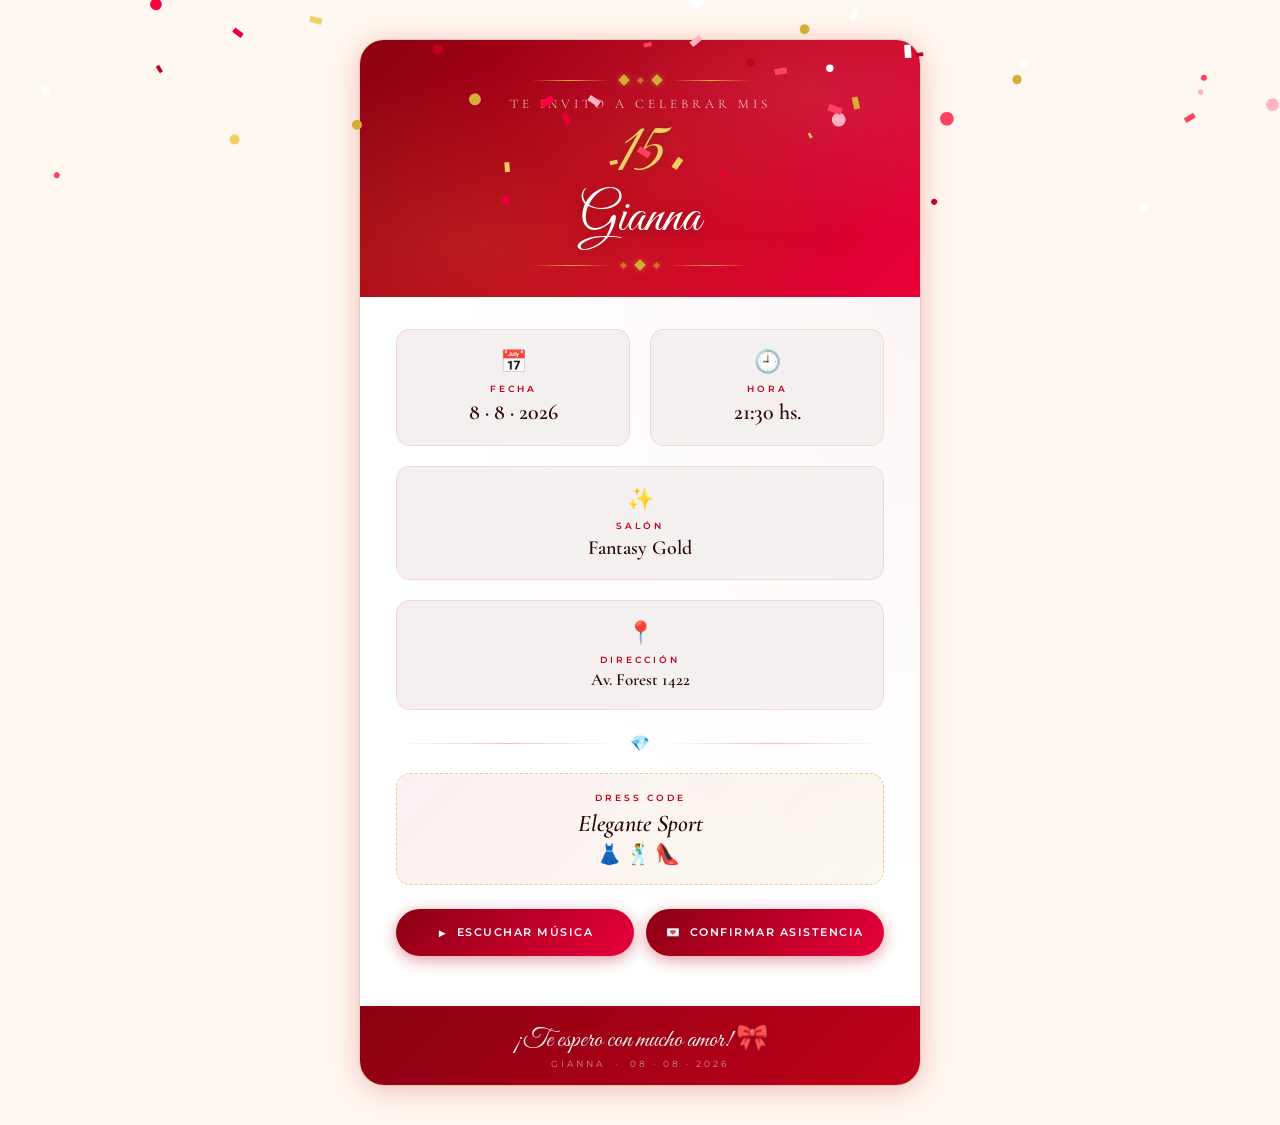
==== index.html @ 785ff6cc "Add files via upload" ====
<!DOCTYPE html>
<html lang="es">
<head>
  <meta charset="UTF-8" />
  <meta name="viewport" content="width=device-width, initial-scale=1.0" />
  <title>15 años de Gianna 🎉</title>
  <link rel="stylesheet" href="css/styles.css" />
 
  
  <audio id="bg-music" loop preload="auto" controlsList="nodownload">
    <source src="mp3/cancion.mp3" type="audio/mpeg" />
  </audio>
</head>
 
<body>
 
  <!-- Confetti canvas (se detiene solo) -->
  <canvas id="confetti-canvas"></canvas>
 
  <!-- Globos rojos flotando -->
  <div class="balloons-container"></div>
 
  <!-- ── TARJETA ─────────────────────────────────────────── -->
  <div class="card-wrapper">
    <div class="card">
 
      <!-- BANNER SUPERIOR -->
      <div class="card-banner">
 
        <!-- Adorno dorado -->
        <div class="banner-ornament">
          <span class="ornament-line"></span>
          <span class="ornament-diamond"></span>
          <span class="ornament-diamond" style="width:5px;height:5px;opacity:.6;"></span>
          <span class="ornament-diamond"></span>
          <span class="ornament-line"></span>
        </div>
 
        <p class="banner-pre">Te invito a celebrar mis</p>
        <div class="banner-fifteen">15</div>
        <div class="banner-name">Gianna</div>
 
        <!-- Adorno dorado inferior -->
        <div class="banner-ornament" style="margin-top:14px;margin-bottom:0;">
          <span class="ornament-line"></span>
          <span class="ornament-diamond" style="width:5px;height:5px;opacity:.6;"></span>
          <span class="ornament-diamond"></span>
          <span class="ornament-diamond" style="width:5px;height:5px;opacity:.6;"></span>
          <span class="ornament-line"></span>
        </div>
      </div>
      <!-- /BANNER -->
 
      <!-- CUERPO -->
      <div class="card-body">
 
        <!-- Grilla de datos del evento -->
        <div class="info-grid">
 
          <!-- Fecha -->
          <div class="info-block" style="--delay:0.7s">
            <span class="info-icon">📅</span>
            <span class="info-label">Fecha</span>
            <span class="info-value large">8 · 8 · 2026</span>
          </div>
 
          <!-- Hora -->
          <div class="info-block" style="--delay:0.8s">
            <span class="info-icon">🕘</span>
            <span class="info-label">Hora</span>
            <span class="info-value large">21:30 hs.</span>
          </div>
 
          <!-- Salón -->
          <div class="info-block full" style="--delay:0.9s">
            <span class="info-icon">✨</span>
            <span class="info-label">Salón</span>
            <span class="info-value" style="font-size:20px;">Fantasy Gold</span>
          </div>
 
          <!-- Dirección -->
          <div class="info-block full" style="--delay:1.0s">
            <span class="info-icon">📍</span>
            <span class="info-label">Dirección</span>
            <span class="info-value">Av. Forest 1422</span>
          </div>
 
        </div>
        <!-- /info-grid -->
 
        <!-- Separador -->
        <div class="divider">
          <span class="divider-line"></span>
          <span class="divider-icon">💎</span>
          <span class="divider-line"></span>
        </div>
 
        <!-- Dress Code -->
        <div class="dress-code-block">
          <p class="dress-code-title">Dress Code</p>
          <p class="dress-code-value">Elegante Sport</p>
          <div class="dress-code-icons">👗🕺👠</div>
        </div>
 
        <!-- Botones -->
        <div class="buttons-row">
 
          <!-- Música -->
          <button id="btn-music" class="btn btn-music" type="button">
            <span class="btn-icon">▶</span>
            <span class="btn-label">Escuchar música</span>
          </button>
 
          <!-- Confirmación de asistencia (Google Form) -->
          <a
            href="asistencia.html"
            target="_blank"
            rel="noopener noreferrer"
            class="btn btn-music"
          
            <span class="btn-icon">💌</span>
            <span class="btn-label">Confirmar asistencia</span>
          </a>
           
        </div>
 
        <!-- Indicador de música reproduciéndose -->
        <div class="music-indicator">
          <div class="music-bars">
            <div class="music-bar"></div>
            <div class="music-bar"></div>
            <div class="music-bar"></div>
            <div class="music-bar"></div>
          </div>
          <span>Sonando ♪</span>
        </div>
 
      </div>
      <!-- /card-body -->
 
      <!-- PIE -->
      <div class="card-footer">
        <p class="footer-text">¡Te espero con mucho amor! 🎀</p>
        <p class="footer-sub">Gianna &nbsp;·&nbsp; 08 · 08 · 2026</p>
      </div>
 
    </div>
  </div>
  <!-- /card-wrapper -->
 
  <script src="js/scripts.js"></script>
</body>
</html>
---- css/styles.css ----
/* ===== GOOGLE FONTS ===== */
@import url('https://fonts.googleapis.com/css2?family=Great+Vibes&family=Cormorant+Garamond:ital,wght@0,300;0,400;0,600;1,300;1,400&family=Montserrat:wght@300;400;500;600&display=swap');
 
/* ===== CSS VARIABLES ===== */
:root {
  --rojo:        #C0001C;
  --rojo-oscuro: #8B0012;
  --rojo-claro:  #E8003A;
  --dorado:      #D4AF37;
  --dorado-claro:#F0D060;
  --crema:       #FFF8F0;
  --blanco:      #FFFFFF;
  --gris-suave:  #F5F0F0;
  --texto-oscuro:#2A0A0A;
  --sombra:      rgba(192, 0, 28, 0.25);
}
 
/* ===== RESET & BASE ===== */
*, *::before, *::after {
  box-sizing: border-box;
  margin: 0;
  padding: 0;
}
 
html, body {
  width: 100%;
  min-height: 100%;
  overflow-x: hidden;
}
 
body {
  background: var(--crema);
  font-family: 'Montserrat', sans-serif;
  color: var(--texto-oscuro);
  position: relative;
}
 
/* ===== CONFETTI CANVAS ===== */
#confetti-canvas {
  position: fixed;
  top: 0; left: 0;
  width: 100%; height: 100%;
  pointer-events: none;
  z-index: 9999;
}
 
/* ===== BALLOONS ===== */
.balloons-container {
  position: fixed;
  top: 0; left: 0;
  width: 100%; height: 100%;
  pointer-events: none;
  z-index: 10;
  overflow: hidden;
}
 
.balloon {
  position: absolute;
  bottom: -180px;
  width: 60px;
  height: 75px;
  border-radius: 50% 50% 50% 50% / 55% 55% 45% 45%;
  animation: floatUp linear infinite;
  opacity: 0.88;
}
 
.balloon::after {
  content: '';
  position: absolute;
  bottom: -22px;
  left: 50%;
  transform: translateX(-50%);
  width: 1.5px;
  height: 22px;
  background: rgba(0,0,0,0.3);
}
 
.balloon::before {
  content: '';
  position: absolute;
  bottom: -2px;
  left: 50%;
  transform: translateX(-50%);
  width: 8px;
  height: 8px;
  background: inherit;
  filter: brightness(0.7);
  border-radius: 50% 50% 50% 50% / 60% 60% 40% 40%;
}
 
/* Colores de globos metalizados rojos con degradado */
.balloon.b1 { background: radial-gradient(circle at 35% 30%, #FF6080, #C0001C 60%, #7A0010); }
.balloon.b2 { background: radial-gradient(circle at 35% 30%, #FF8099, #E8003A 60%, #8B0012); }
.balloon.b3 { background: radial-gradient(circle at 35% 30%, #FF4060, #A0001A 60%, #600010); }
.balloon.b4 { background: radial-gradient(circle at 35% 30%, #FF7088, #D0002A 60%, #850015); }
.balloon.b5 { background: radial-gradient(circle at 35% 30%, #FF5070, #B8001E 60%, #720012); }

/* Contenedor que limita el alto en móviles para que no se pierda el botón 'Volver' */


}.confirmacion-container {
	overflow: hidden; /* Evita que el contenedor tenga scroll propio */
    width: 100%;
    height: 80vh; /* Ocupa el 70% de la altura de la pantalla del celular */
	scrollbar-width: none; /* Para Firefox */
    -ms-overflow-style: none;  /* Para Internet Explorer/Edge */
    border-radius: 15px;
    background: white;
}
.confirmacion-container::-webkit-scrollbar {
    display: none; /* Para Chrome, Safari y Opera */
}
/* El iframe se expande para llenar el contenedor */
.iframe-asistencia {
    width: 100%;
    height: 100%;
   /*min-height: 500px;  Asegura un mínimo de visibilidad */
    border: none;
	scroll=none;
}

/* Ajuste para pantallas más grandes (Tablets/PC) */
@media (min-width: 768px) {
    .confirmacion-container {
        height: 1251px; /* Alto fijo en PC para mantener la estética de la tarjeta */
    }
}
 
@keyframes floatUp {
  0%   { transform: translateX(0) translateY(0) rotate(-2deg);  opacity: 0; }
  5%   { opacity: 0.88; }
  45%  { transform: translateX(18px) translateY(-45vh) rotate(2deg); }
  90%  { opacity: 0.7; }
  100% { transform: translateX(-10px) translateY(-110vh) rotate(-3deg); opacity: 0; }
}
 
/* ===== CARD WRAPPER ===== */
.card-wrapper {
  min-height: 100vh;
  display: flex;
  align-items: center;
  justify-content: center;
  padding: 40px 16px;
  position: relative;
  z-index: 20;
}
 
/* ===== MAIN CARD ===== */
.card {
  background: var(--blanco);
  max-width: 560px;
  width: 100%;
  border-radius: 24px;
  box-shadow:
    0 4px 30px var(--sombra),
    0 0 0 1px rgba(212,175,55,0.3),
    inset 0 0 60px rgba(255,255,255,0.5);
  overflow: hidden;
  position: relative;
  animation: cardEntrance 1.2s cubic-bezier(0.22, 1, 0.36, 1) both;
}
 
@keyframes cardEntrance {
  from { opacity: 0; transform: translateY(40px) scale(0.96); }
  to   { opacity: 1; transform: translateY(0) scale(1); }
}
 
/* ===== TOP BANNER ===== */
.card-banner {
  background: linear-gradient(135deg, var(--rojo-oscuro) 0%, var(--rojo) 50%, var(--rojo-claro) 100%);
  padding: 36px 32px 28px;
  text-align: center;
  position: relative;
  overflow: hidden;
}
 
.card-banner::before {
  content: '';
  position: absolute;
  inset: 0;
  background:
    radial-gradient(ellipse at 20% 80%, rgba(212,175,55,0.15) 0%, transparent 60%),
    radial-gradient(ellipse at 80% 20%, rgba(255,255,255,0.1) 0%, transparent 50%);
  pointer-events: none;
}
 
/* Detalles dorados decorativos */
.banner-ornament {
  display: flex;
  align-items: center;
  justify-content: center;
  gap: 10px;
  margin-bottom: 12px;
  animation: fadeSlide 1s 0.3s both;
}
 
.ornament-line {
  flex: 1;
  max-width: 80px;
  height: 1px;
  background: linear-gradient(90deg, transparent, var(--dorado), transparent);
}
 
.ornament-diamond {
  width: 8px; height: 8px;
  background: var(--dorado);
  transform: rotate(45deg);
  box-shadow: 0 0 6px rgba(212,175,55,0.6);
}
 
.banner-pre {
  font-family: 'Cormorant Garamond', serif;
  font-size: 13px;
  font-weight: 300;
  letter-spacing: 4px;
  text-transform: uppercase;
  color: rgba(255,255,255,0.85);
  margin-bottom: 6px;
  animation: fadeSlide 1s 0.4s both;
}
 
.banner-fifteen {
  font-family: 'Great Vibes', cursive;
  font-size: 72px;
  line-height: 1;
  color: var(--dorado-claro);
  text-shadow:
    0 2px 12px rgba(0,0,0,0.3),
    0 0 30px rgba(212,175,55,0.4);
  animation: fadeSlide 1s 0.5s both;
}
 
.banner-name {
  font-family: 'Great Vibes', cursive;
  font-size: 52px;
  color: var(--blanco);
  text-shadow: 0 2px 15px rgba(0,0,0,0.35);
  line-height: 1.1;
  animation: fadeSlide 1s 0.6s both;
}
 
/* ===== CARD BODY ===== */
.card-body {
  padding: 32px 36px 28px;
  background:
    radial-gradient(ellipse at top right, rgba(192,0,28,0.04) 0%, transparent 60%),
    var(--blanco);
}
 
/* ===== INFO BLOCKS ===== */
.info-grid {
  display: grid;
  grid-template-columns: 1fr 1fr;
  gap: 20px;
  margin-bottom: 24px;
}
 
.info-block {
  display: flex;
  flex-direction: column;
  align-items: center;
  text-align: center;
  padding: 18px 12px;
  border-radius: 14px;
  background: var(--gris-suave);
  border: 1px solid rgba(192,0,28,0.1);
  transition: transform 0.3s ease, box-shadow 0.3s ease;
  animation: fadeSlide 1s var(--delay, 0.7s) both;
}
 
.info-block:hover {
  transform: translateY(-3px);
  box-shadow: 0 8px 20px var(--sombra);
}
 
.info-icon {
  font-size: 22px;
  margin-bottom: 8px;
}
 
.info-label {
  font-size: 9px;
  font-weight: 600;
  letter-spacing: 3px;
  text-transform: uppercase;
  color: var(--rojo);
  margin-bottom: 4px;
}
 
.info-value {
  font-family: 'Cormorant Garamond', serif;
  font-size: 17px;
  font-weight: 600;
  color: var(--texto-oscuro);
  line-height: 1.3;
}
 
.info-value.large {
  font-size: 22px;
}
 
/* Bloque full-width */
.info-block.full {
  grid-column: 1 / -1;
}
 
/* ===== DIVIDER ===== */
.divider {
  display: flex;
  align-items: center;
  gap: 12px;
  margin: 20px 0;
}
 
.divider-line {
  flex: 1;
  height: 1px;
  background: linear-gradient(90deg, transparent, rgba(192,0,28,0.25), transparent);
}
 
.divider-icon {
  font-size: 16px;
  color: var(--dorado);
}
 
/* ===== DRESS CODE ===== */
.dress-code-block {
  background: linear-gradient(135deg, rgba(192,0,28,0.06), rgba(212,175,55,0.08));
  border: 1px dashed rgba(212,175,55,0.5);
  border-radius: 14px;
  padding: 18px 20px;
  text-align: center;
  margin-bottom: 24px;
  animation: fadeSlide 1s 1.1s both;
}
 
.dress-code-title {
  font-size: 9px;
  font-weight: 600;
  letter-spacing: 3px;
  text-transform: uppercase;
  color: var(--rojo);
  margin-bottom: 6px;
}
 
.dress-code-value {
  font-family: 'Cormorant Garamond', serif;
  font-size: 24px;
  font-style: italic;
  font-weight: 600;
  color: var(--texto-oscuro);
}
 
.dress-code-icons {
  font-size: 20px;
  margin-top: 4px;
  letter-spacing: 4px;
}
 
/* ===== BUTTONS ===== */
.buttons-row {
  display: flex;
  gap: 12px;
  flex-wrap: wrap;
  animation: fadeSlide 1s 1.2s both;
}
 
.btn {
  flex: 1;
  min-width: 130px;
  padding: 14px 18px;
  border-radius: 50px;
  border: none;
  cursor: pointer;
  font-family: 'Montserrat', sans-serif;
  font-size: 11px;
  font-weight: 600;
  letter-spacing: 1.5px;
  text-transform: uppercase;
  text-decoration: none;
  display: flex;
  align-items: center;
  justify-content: center;
  gap: 8px;
  transition: all 0.3s cubic-bezier(0.34, 1.56, 0.64, 1);
  position: relative;
  overflow: hidden;
}
 
.btn::after {
  content: '';
  position: absolute;
  inset: 0;
  background: rgba(255,255,255,0);
  transition: background 0.2s;
}
 
.btn:hover::after { background: rgba(255,255,255,0.12); }
.btn:hover { transform: scale(1.04); }
.btn:active { transform: scale(0.97); }
 
/* Botón Play/Pausa */
.btn-music {
  background: linear-gradient(135deg, var(--rojo-oscuro), var(--rojo-claro));
  color: var(--blanco);
  box-shadow: 0 4px 16px rgba(192,0,28,0.4);
}
 
.btn-music:hover {
  box-shadow: 0 6px 22px rgba(192,0,28,0.55);
}
 
.btn-icon {
  font-size: 16px;
  transition: transform 0.3s ease;
}
 
.btn-music:hover .btn-icon { transform: scale(1.2); }
 
/* Botón RSVP */
.btn-rsvp {
  background: linear-gradient(135deg, var(--dorado), #B8900A);
  color: var(--blanco);
  box-shadow: 0 4px 16px rgba(212,175,55,0.45);
}
 
.btn-rsvp:hover {
  box-shadow: 0 6px 22px rgba(212,175,55,0.6);
}
 
/* ===== FOOTER ===== */
.card-footer {
  background: linear-gradient(135deg, var(--rojo-oscuro), var(--rojo));
  padding: 16px 32px;
  text-align: center;
}
 
.footer-text {
  font-family: 'Great Vibes', cursive;
  font-size: 26px;
  color: rgba(255,255,255,0.9);
  text-shadow: 0 1px 6px rgba(0,0,0,0.2);
}
 
.footer-sub {
  font-size: 9px;
  letter-spacing: 3px;
  text-transform: uppercase;
  color: rgba(255,255,255,0.55);
  margin-top: 2px;
}
 
/* ===== SPARKLES decorativos ===== */
.sparkles {
  position: absolute;
  top: 0; left: 0; right: 0; bottom: 0;
  pointer-events: none;
  overflow: hidden;
}
 
.sparkle {
  position: absolute;
  width: 6px; height: 6px;
  background: var(--dorado-claro);
  border-radius: 50%;
  animation: sparkleAnim 3s ease-in-out infinite;
  opacity: 0;
}
 
@keyframes sparkleAnim {
  0%   { opacity: 0; transform: scale(0); }
  50%  { opacity: 1; transform: scale(1); }
  100% { opacity: 0; transform: scale(0) translateY(-20px); }
}
 
/* ===== ANIMACIÓN fadeSlide ===== */
@keyframes fadeSlide {
  from { opacity: 0; transform: translateY(20px); }
  to   { opacity: 1; transform: translateY(0); }
}
 
/* ===== MUSIC INDICATOR ===== */
.music-indicator {
  display: flex;
  align-items: center;
  justify-content: center;
  gap: 6px;
  font-size: 9px;
  letter-spacing: 2px;
  text-transform: uppercase;
  color: var(--rojo);
  margin-top: 8px;
  opacity: 0;
  transition: opacity 0.4s ease;
}
 
.music-indicator.visible { opacity: 1; }
 
.music-bars {
  display: flex;
  align-items: flex-end;
  gap: 2px;
  height: 14px;
}
 
.music-bar {
  width: 3px;
  background: var(--rojo);
  border-radius: 2px;
  animation: none;
}
 
.music-bar.playing { animation: barDance 0.6s ease-in-out infinite alternate; }
 
.music-bar:nth-child(1) { height: 5px; animation-delay: 0s; }
.music-bar:nth-child(2) { height: 10px; animation-delay: 0.1s; }
.music-bar:nth-child(3) { height: 7px; animation-delay: 0.2s; }
.music-bar:nth-child(4) { height: 12px; animation-delay: 0.05s; }
 
@keyframes barDance {
  from { transform: scaleY(0.3); }
  to   { transform: scaleY(1.2); }
}
 
/* ===== RESPONSIVE ===== */
@media (max-width: 480px) {
  .card-banner { padding: 28px 20px 22px; }
  .banner-fifteen { font-size: 58px; }
  .banner-name { font-size: 42px; }
  .card-body { padding: 24px 22px 22px; }
  .info-grid { gap: 12px; }
  .buttons-row { flex-direction: column; }
  .btn { min-width: unset; }
}
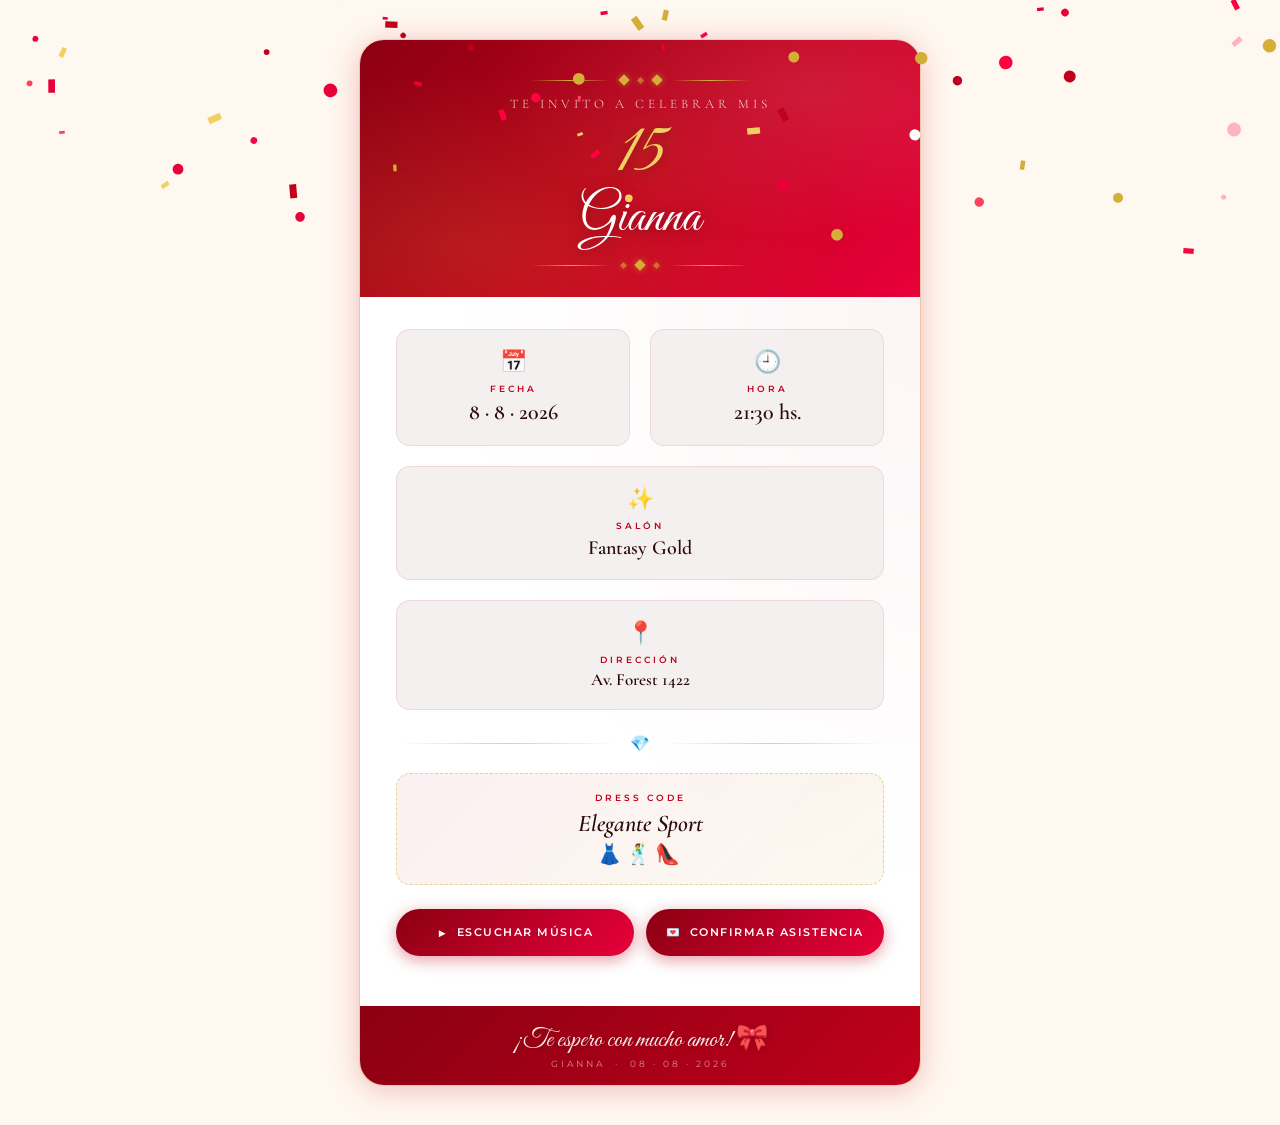
==== commit 2755069c: "Add files via upload" ====
--- a/index.html
+++ b/index.html
@@ -114,7 +114,7 @@
           <!-- Confirmación de asistencia (Google Form) -->
           <a
             href="asistencia.html"
-            target="_blank"
+           
             rel="noopener noreferrer"
             class="btn btn-music"
           
--- a/css/styles.css
+++ b/css/styles.css
@@ -112,11 +112,13 @@
 }
 /* El iframe se expande para llenar el contenedor */
 .iframe-asistencia {
-    width: 100%;
-    height: 100%;
-   /*min-height: 500px;  Asegura un mínimo de visibilidad */
+    width: 100% !important;   /* Ocupa todo el ancho disponible */
+    max-width: 100%;          /* Evita que se desborde */
+    margin: 0 auto;           /* Centrado extra por margen */
+    display: block;
     border: none;
-	scroll=none;
+   min-height: 1200px;  /*Asegura un mínimo de visibilidad */
+  
 }
 
 /* Ajuste para pantallas más grandes (Tablets/PC) */
@@ -477,7 +479,9 @@
 @keyframes fadeSlide {
   from { opacity: 0; transform: translateY(20px); }
   to   { opacity: 1; transform: translateY(0); }
-}
+  
+}
+
  
 /* ===== MUSIC INDICATOR ===== */
 .music-indicator {
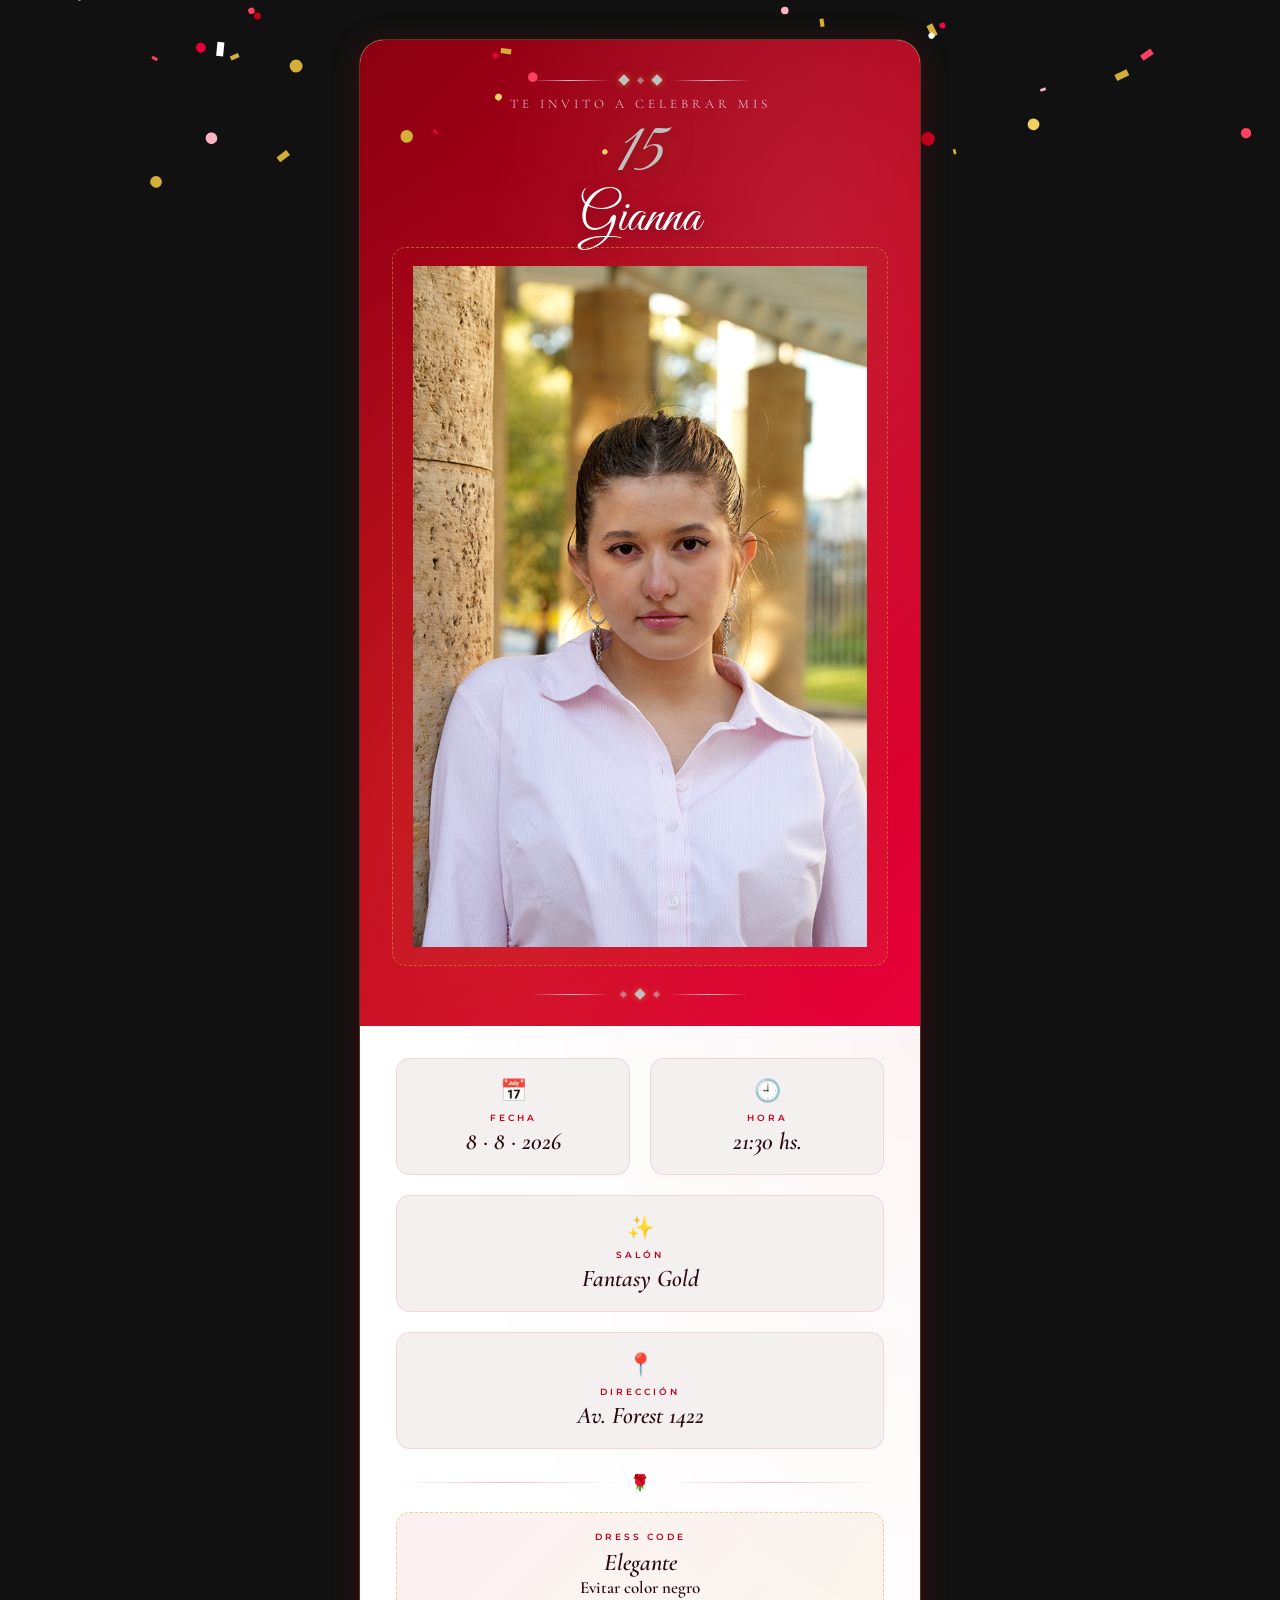
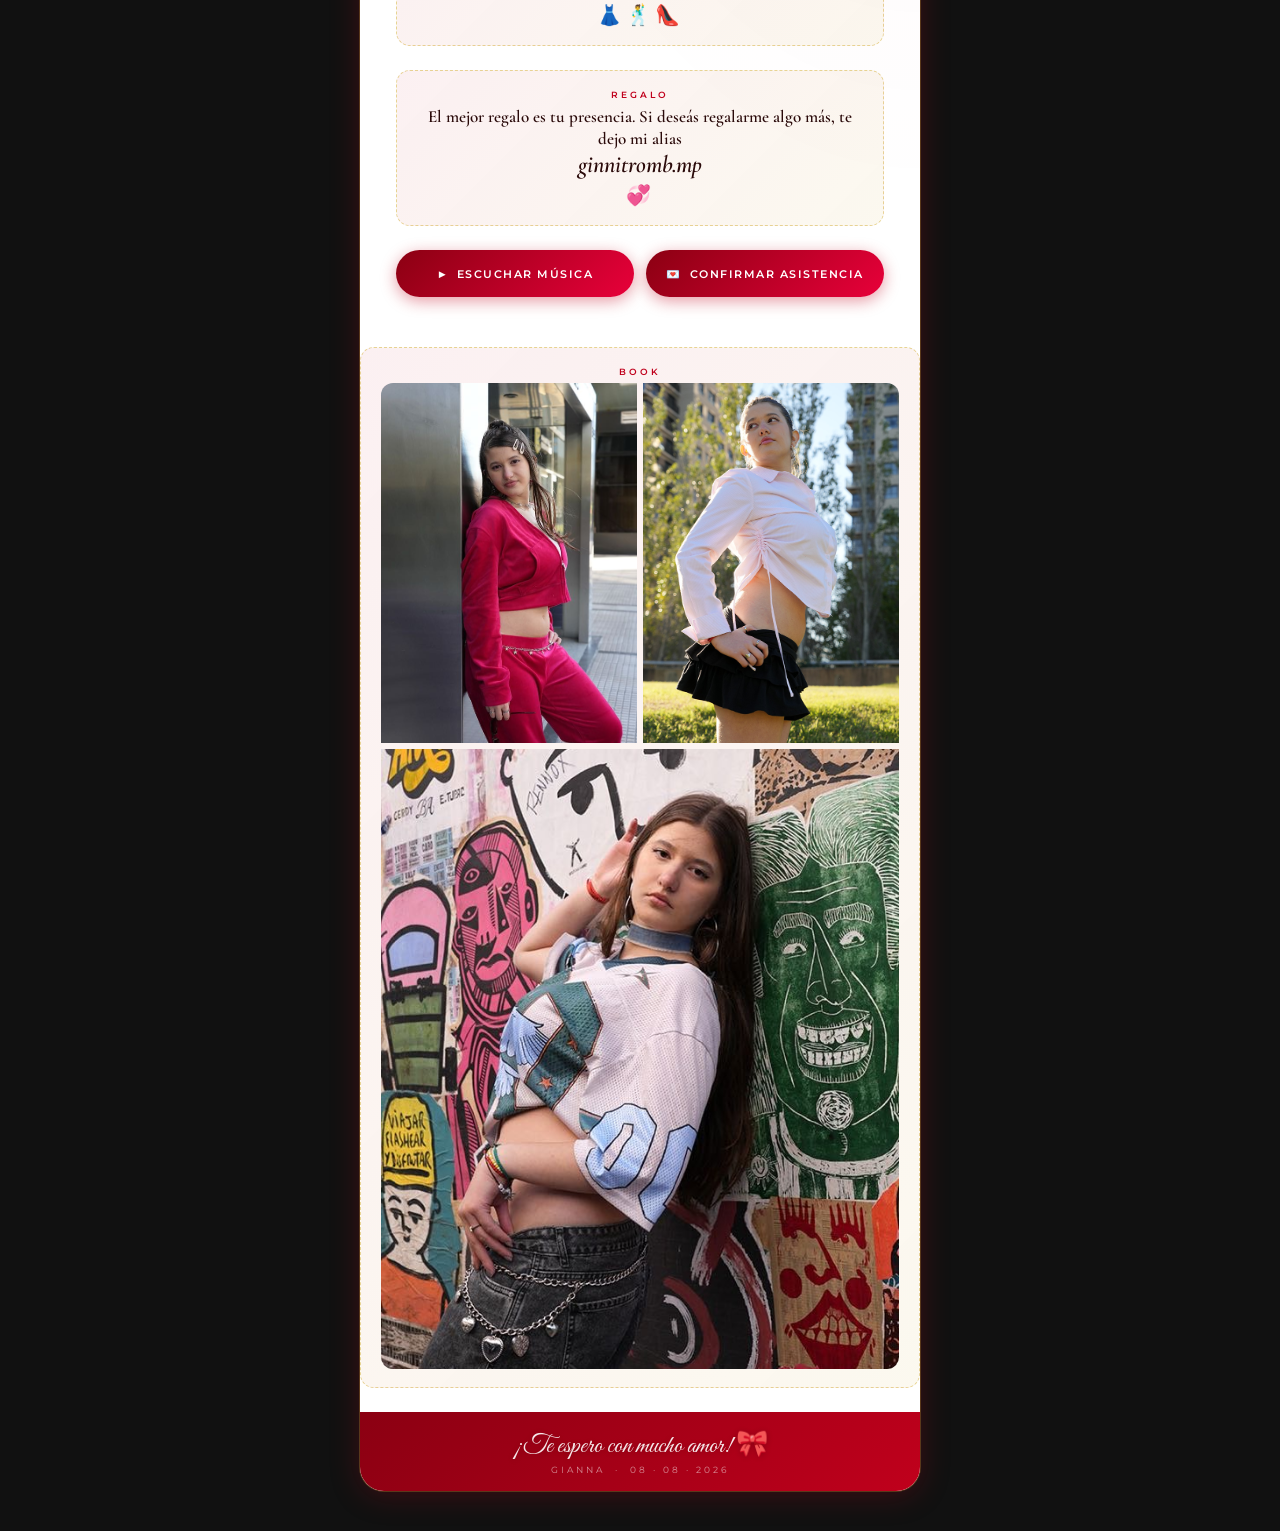
==== commit 11b7934f: "Add files via upload Version 3" ====
--- a/index.html
+++ b/index.html
@@ -17,8 +17,8 @@
   <!-- Confetti canvas (se detiene solo) -->
   <canvas id="confetti-canvas"></canvas>
  
-  <!-- Globos rojos flotando -->
-  <div class="balloons-container"></div>
+  <!-- Globos rojos flotando 
+  <div class="balloons-container"></div>-->
  
   <!-- ── TARJETA ─────────────────────────────────────────── -->
   <div class="card-wrapper">
@@ -26,6 +26,8 @@
  
       <!-- BANNER SUPERIOR -->
       <div class="card-banner">
+	  
+	
  
         <!-- Adorno dorado -->
         <div class="banner-ornament">
@@ -39,6 +41,15 @@
         <p class="banner-pre">Te invito a celebrar mis</p>
         <div class="banner-fifteen">15</div>
         <div class="banner-name">Gianna</div>
+		
+		   <!-- Book -->
+        <div class="dress-code-block">
+       
+         <div class="foto">
+          <img src="img/BANNER.JPG" alt="Foto 1">
+        </div>
+        
+	</div>
  
         <!-- Adorno dorado inferior -->
         <div class="banner-ornament" style="margin-top:14px;margin-bottom:0;">
@@ -61,28 +72,28 @@
           <div class="info-block" style="--delay:0.7s">
             <span class="info-icon">📅</span>
             <span class="info-label">Fecha</span>
-            <span class="info-value large">8 · 8 · 2026</span>
+            <span class="dress-code-value">8 · 8 · 2026</span>
           </div>
  
           <!-- Hora -->
           <div class="info-block" style="--delay:0.8s">
             <span class="info-icon">🕘</span>
             <span class="info-label">Hora</span>
-            <span class="info-value large">21:30 hs.</span>
+            <span class="dress-code-value large">21:30 hs.</span>
           </div>
  
           <!-- Salón -->
           <div class="info-block full" style="--delay:0.9s">
             <span class="info-icon">✨</span>
             <span class="info-label">Salón</span>
-            <span class="info-value" style="font-size:20px;">Fantasy Gold</span>
+            <span class="dress-code-value">Fantasy Gold</span>
           </div>
  
           <!-- Dirección -->
           <div class="info-block full" style="--delay:1.0s">
             <span class="info-icon">📍</span>
             <span class="info-label">Dirección</span>
-            <span class="info-value">Av. Forest 1422</span>
+            <span class="dress-code-value">Av. Forest 1422</span>
           </div>
  
         </div>
@@ -91,16 +102,26 @@
         <!-- Separador -->
         <div class="divider">
           <span class="divider-line"></span>
-          <span class="divider-icon">💎</span>
+          <span class="divider-icon">🌹</span>
           <span class="divider-line"></span>
         </div>
  
         <!-- Dress Code -->
         <div class="dress-code-block">
           <p class="dress-code-title">Dress Code</p>
-          <p class="dress-code-value">Elegante Sport</p>
+          <p class="dress-code-value">Elegante</p>
+		  <span class="info-value">Evitar color negro</span>
           <div class="dress-code-icons">👗🕺👠</div>
         </div>
+		
+		 <!-- Regalo -->
+        <div class="dress-code-block">
+          <p class="dress-code-title">Regalo</p>
+          <p class="info-value">El mejor regalo es tu presencia. Si deseás regalarme algo más, te dejo mi alias</p>
+          <p class="dress-code-value">ginnitromb.mp</p>
+          <div class="dress-code-icons">💞</div>
+        </div>
+ 
  
         <!-- Botones -->
         <div class="buttons-row">
@@ -137,7 +158,22 @@
  
       </div>
       <!-- /card-body -->
- 
+	  
+	   <!-- Book -->
+        <div class="dress-code-block">
+        <p class="dress-code-title">Book</p>
+        <div class="mosaico">
+         <div class="foto">
+          <img src="img/IMG_1.JPG" alt="Foto 1">
+        </div>
+        <div class="foto">
+           <img src="img/IMG_2.JPG" alt="Foto 2">
+        </div>
+        <div class="foto foto-grande">
+           <img src="img/IMG_3.JPG" alt="Foto grande">
+         </div>
+	</div>
+  </div>
       <!-- PIE -->
       <div class="card-footer">
         <p class="footer-text">¡Te espero con mucho amor! 🎀</p>
--- a/css/styles.css
+++ b/css/styles.css
@@ -13,6 +13,10 @@
   --gris-suave:  #F5F0F0;
   --texto-oscuro:#2A0A0A;
   --sombra:      rgba(192, 0, 28, 0.25);
+  --plateado:    #C0C0C0;
+  --plateado-claro:#C0C0C0;
+  --negro:#111111;
+
 }
  
 /* ===== RESET & BASE ===== */
@@ -29,7 +33,7 @@
 }
  
 body {
-  background: var(--crema);
+  background: var(--negro);
   font-family: 'Montserrat', sans-serif;
   color: var(--texto-oscuro);
   position: relative;
@@ -200,12 +204,12 @@
   flex: 1;
   max-width: 80px;
   height: 1px;
-  background: linear-gradient(90deg, transparent, var(--dorado), transparent);
+  background: linear-gradient(90deg, transparent, var(--plateado), transparent);
 }
  
 .ornament-diamond {
   width: 8px; height: 8px;
-  background: var(--dorado);
+  background: var(--plateado);
   transform: rotate(45deg);
   box-shadow: 0 0 6px rgba(212,175,55,0.6);
 }
@@ -225,7 +229,7 @@
   font-family: 'Great Vibes', cursive;
   font-size: 72px;
   line-height: 1;
-  color: var(--dorado-claro);
+  color: var(--plateado-claro);
   text-shadow:
     0 2px 12px rgba(0,0,0,0.3),
     0 0 30px rgba(212,175,55,0.4);
@@ -322,7 +326,7 @@
  
 .divider-icon {
   font-size: 16px;
-  color: var(--dorado);
+  color: var(--plateado);
 }
  
 /* ===== DRESS CODE ===== */
@@ -421,7 +425,7 @@
  
 /* Botón RSVP */
 .btn-rsvp {
-  background: linear-gradient(135deg, var(--dorado), #B8900A);
+  background: linear-gradient(135deg, var(--plateado), #B8900A);
   color: var(--blanco);
   box-shadow: 0 4px 16px rgba(212,175,55,0.45);
 }
@@ -463,7 +467,7 @@
 .sparkle {
   position: absolute;
   width: 6px; height: 6px;
-  background: var(--dorado-claro);
+  background: var(--plateado-claro);
   border-radius: 50%;
   animation: sparkleAnim 3s ease-in-out infinite;
   opacity: 0;
@@ -520,6 +524,40 @@
 .music-bar:nth-child(2) { height: 10px; animation-delay: 0.1s; }
 .music-bar:nth-child(3) { height: 7px; animation-delay: 0.2s; }
 .music-bar:nth-child(4) { height: 12px; animation-delay: 0.05s; }
+
+
+    .mosaico {
+      width: 100%;
+      max-width: 680px;
+      display: grid;
+      grid-template-columns: 1fr 1fr;
+      grid-template-rows: 360px 620px;
+      gap: 6px;
+      border-radius: 12px;
+      overflow: hidden;
+    }
+ 
+    .foto {
+      overflow: hidden;
+      position: relative;
+    }
+ 
+    .foto img {
+      width: 100%;
+      height: 100%;
+      object-fit: cover;
+      display: block;
+      transition: transform 0.3s ease;
+    }
+ 
+    .foto:hover img {
+      transform: scale(1.04);
+    }
+ 
+    /* La foto grande ocupa las 2 columnas */
+    .foto-grande {
+      grid-column: 1 / 3;
+    }
  
 @keyframes barDance {
   from { transform: scaleY(0.3); }
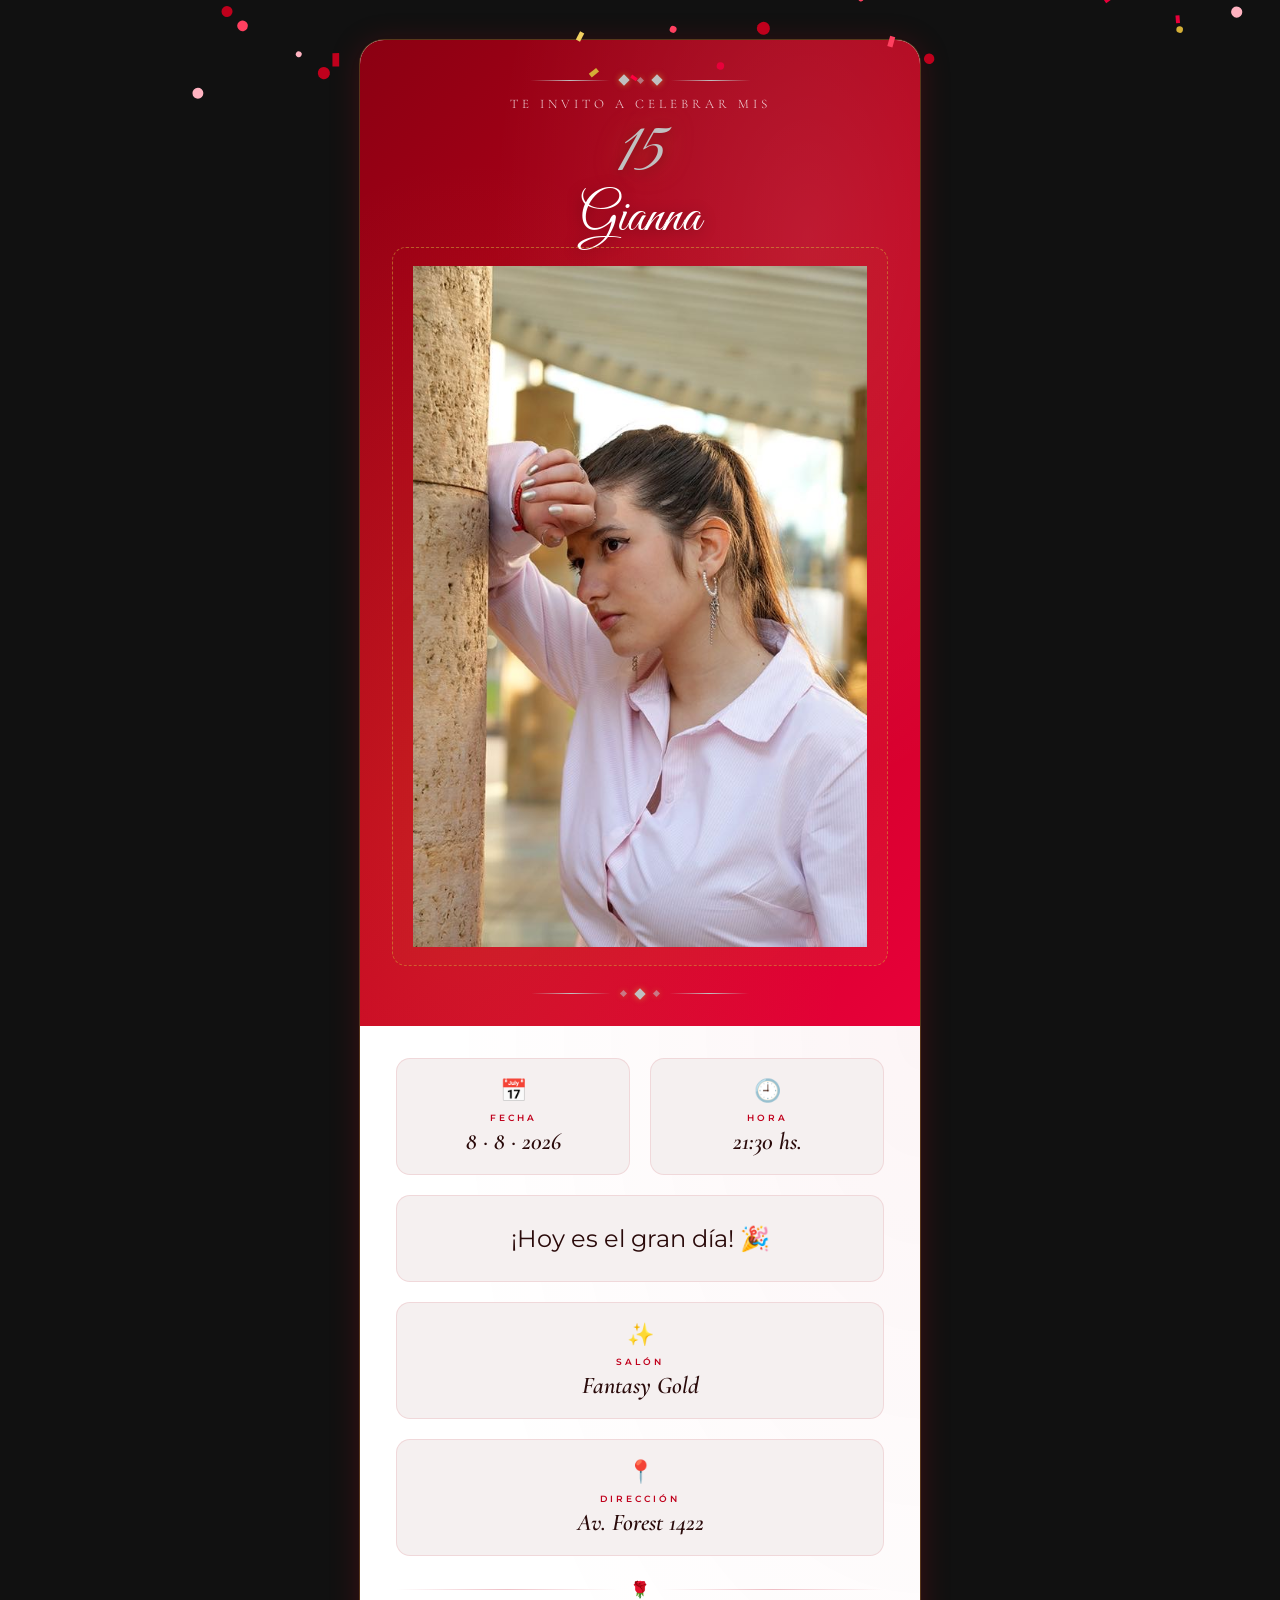
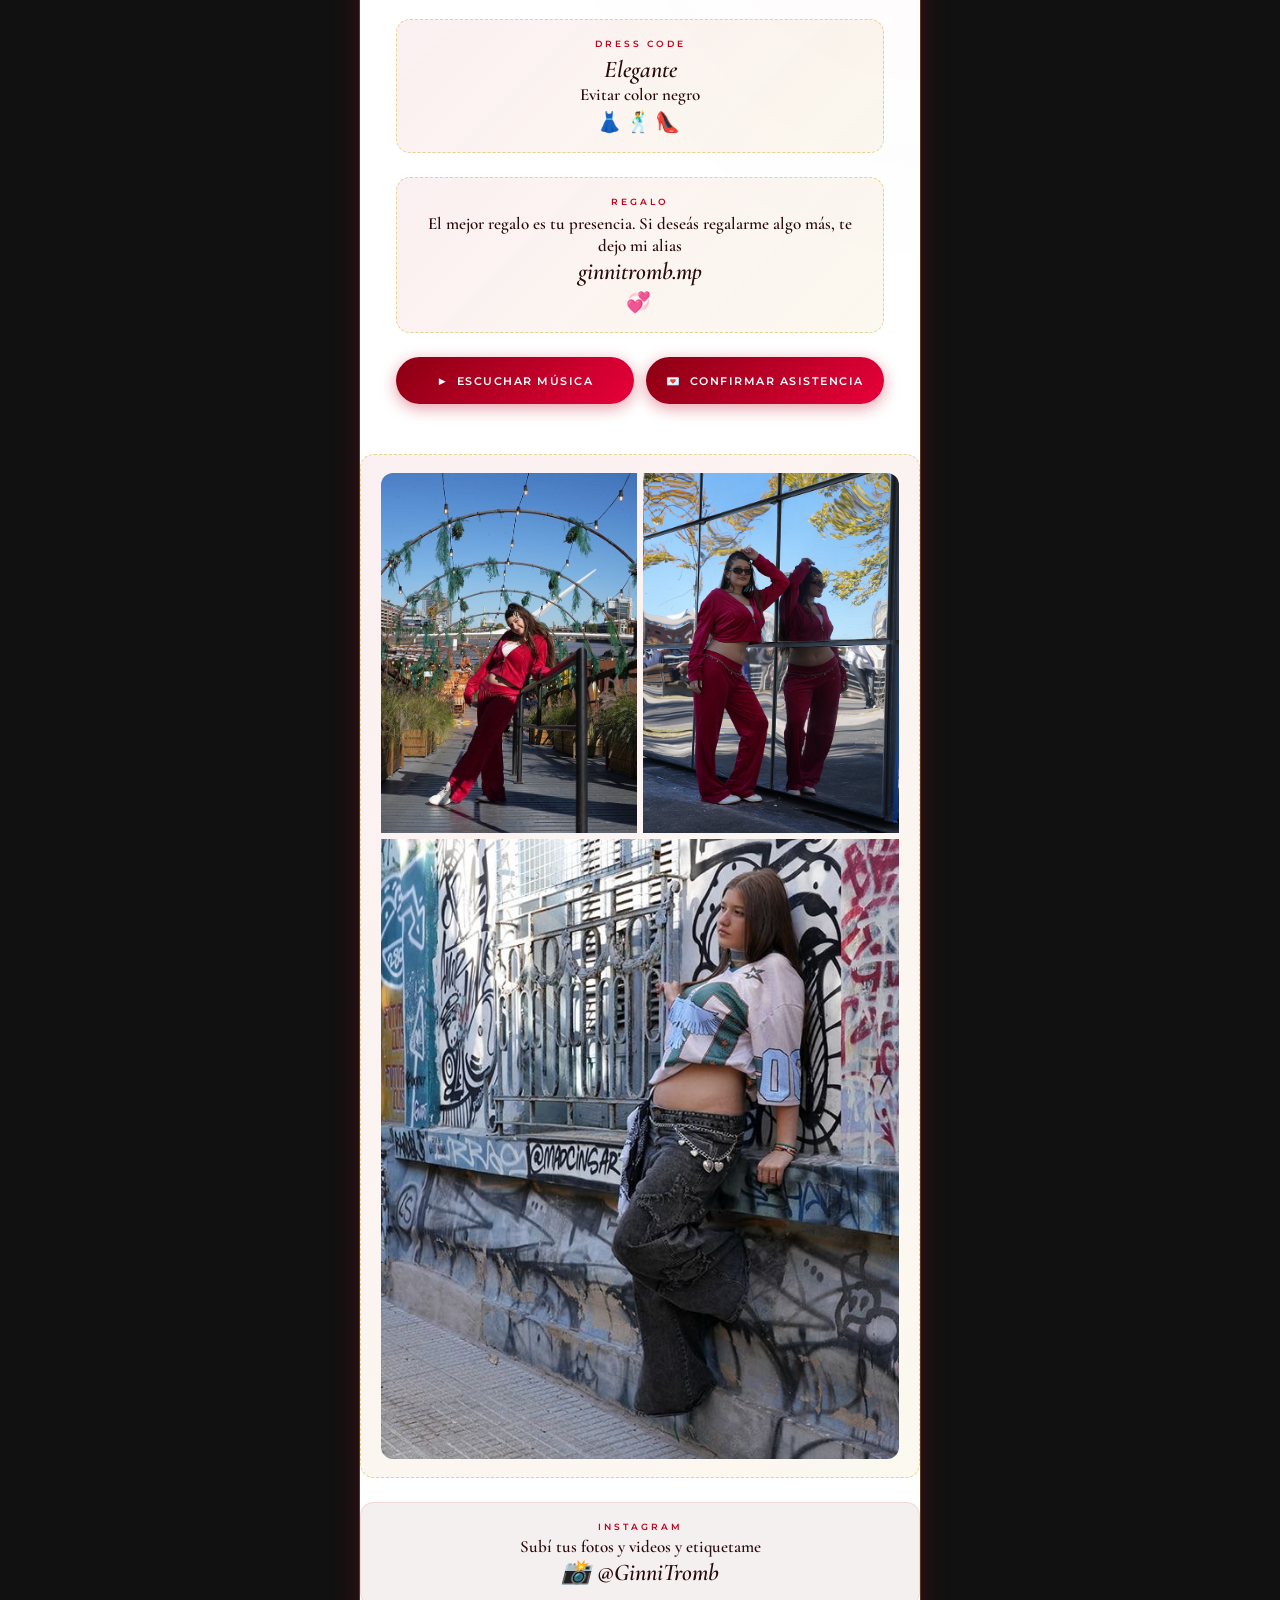
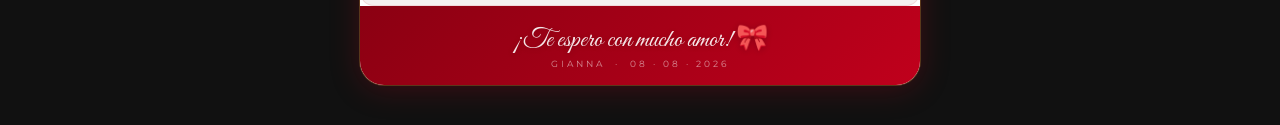
==== commit 6ff84cda: "Add files via upload" ====
--- a/index.html
+++ b/index.html
@@ -81,7 +81,28 @@
             <span class="info-label">Hora</span>
             <span class="dress-code-value large">21:30 hs.</span>
           </div>
- 
+		   <div class="info-block full" style="--delay:0.9s">
+			 <div id="countdown" class="countdown">
+			  <div class="cd-item">
+				<span id="cd-days">00</span>
+				<label>días</label>
+			  </div>
+			  <div class="cd-item">
+				<span id="cd-hours">00</span>
+				<label>hs</label>
+			  </div>
+			  <div class="cd-item">
+				<span id="cd-minutes">00</span>
+				<label>min</label>
+			  </div>
+			  <div class="cd-item">
+				<span id="cd-seconds">00</span>
+				<label>seg</label>
+			  </div>
+			</div>
+			</div>
+			
+			
           <!-- Salón -->
           <div class="info-block full" style="--delay:0.9s">
             <span class="info-icon">✨</span>
@@ -161,7 +182,6 @@
 	  
 	   <!-- Book -->
         <div class="dress-code-block">
-        <p class="dress-code-title">Book</p>
         <div class="mosaico">
          <div class="foto">
           <img src="img/IMG_1.JPG" alt="Foto 1">
@@ -174,6 +194,12 @@
          </div>
 	</div>
   </div>
+  <!-- IG -->
+          <div class="info-block full" >
+            <span class="info-label">Instagram</span>
+			<span class="info-value">Subí tus fotos y videos y etiquetame</span>
+            <span class="dress-code-value">📸 @GinniTromb</span>
+          </div>
       <!-- PIE -->
       <div class="card-footer">
         <p class="footer-text">¡Te espero con mucho amor! 🎀</p>
--- a/css/styles.css
+++ b/css/styles.css
@@ -179,7 +179,7 @@
   position: relative;
   overflow: hidden;
 }
- 
+
 .card-banner::before {
   content: '';
   position: absolute;
@@ -558,6 +558,50 @@
     .foto-grande {
       grid-column: 1 / 3;
     }
+	
+.countdown {
+  display: flex;
+  justify-content: center;
+  gap: 16px;
+  padding: 10px 0;
+}
+
+.cd-item {
+  display: flex;
+  flex-direction: column;
+  align-items: center;
+  gap: 1px;
+}
+
+.cd-item span {
+  font-size: 0.8rem;
+  font-weight: bold;
+  color: --plateado; /* dorado, ajustá al color de tu tarjeta */
+  min-width: 56px;
+  text-align: center;
+  background: --rojo-claro;
+  border-radius: 8px;
+  padding: 6px 10px;
+}
+
+.cd-item label {
+  font-size: 0.4rem;
+  letter-spacing: 0.1em;
+  text-transform: uppercase;
+  color: --rojo-claro;
+}
+
+.countdown-feliz {
+  font-size: 1.5rem;
+  color: --rojo-claro;
+}	
+
+
+	
+	
+	
+	
+	
  
 @keyframes barDance {
   from { transform: scaleY(0.3); }
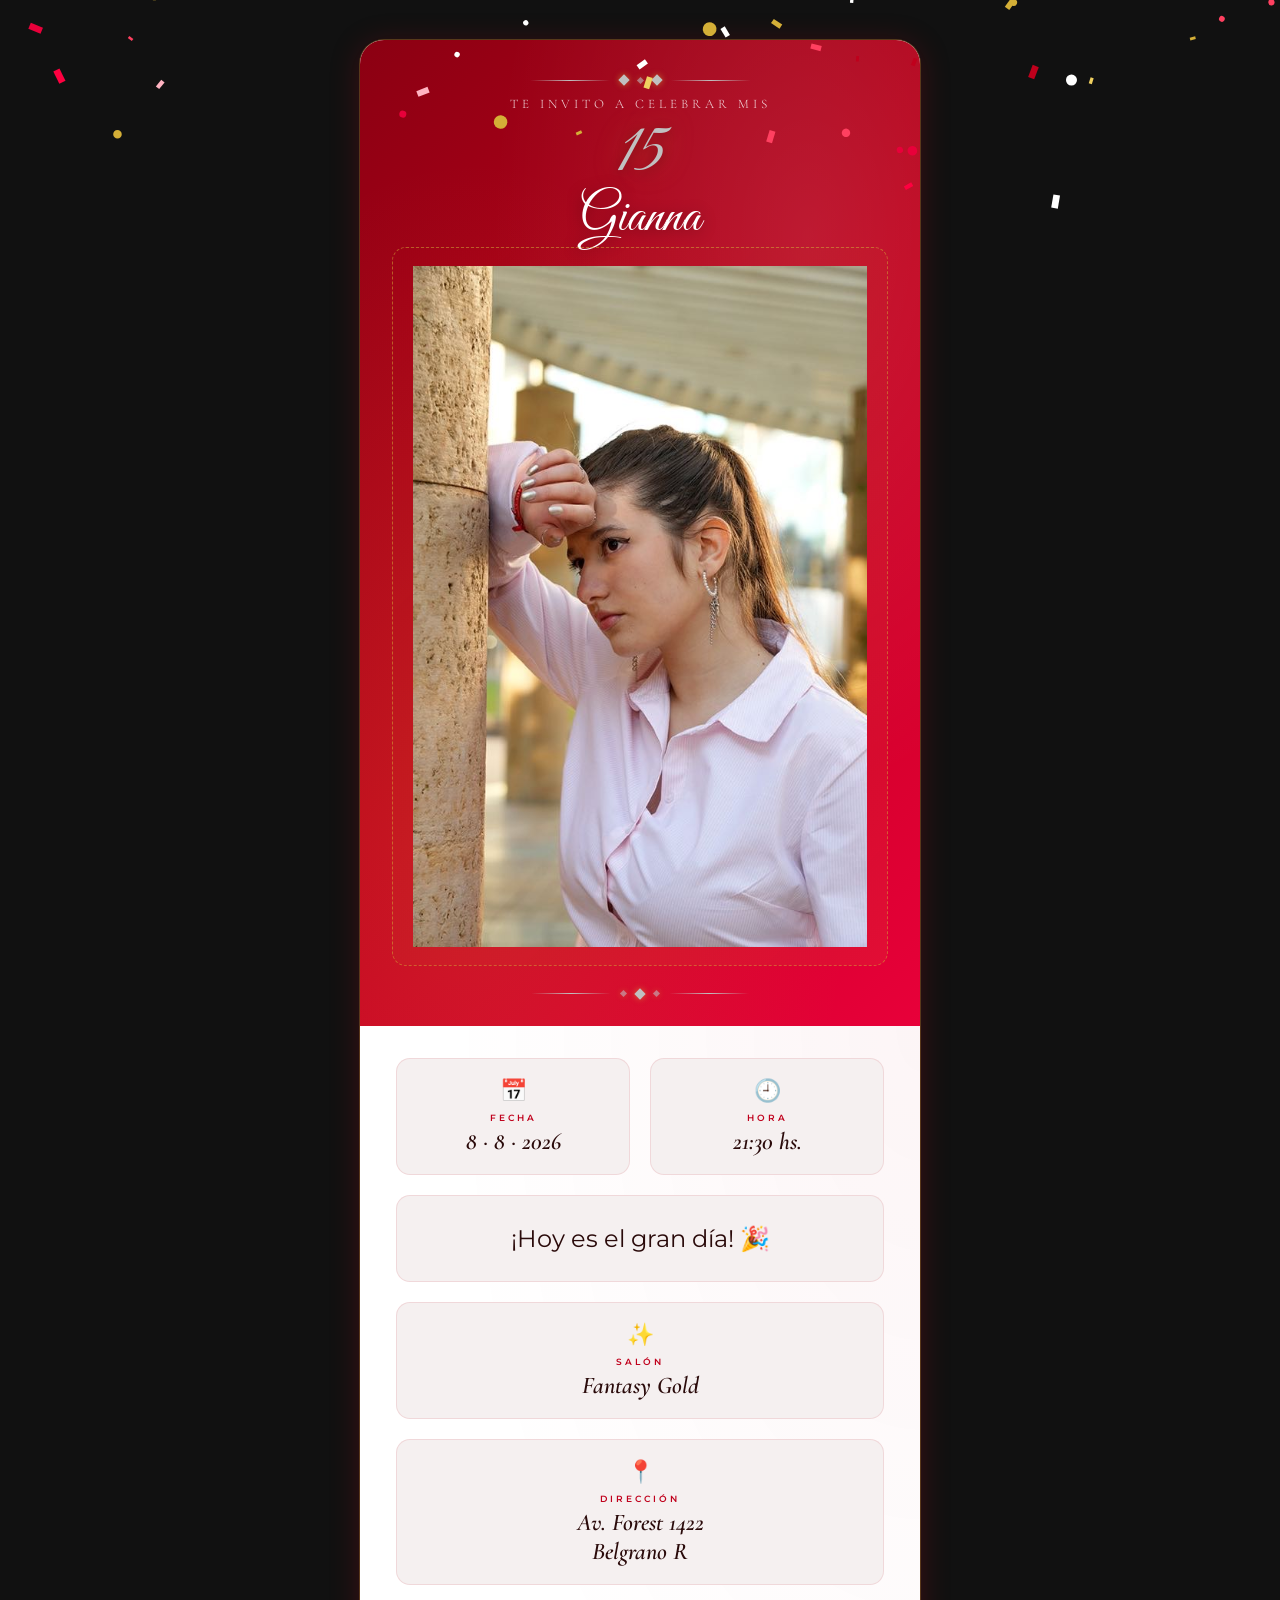
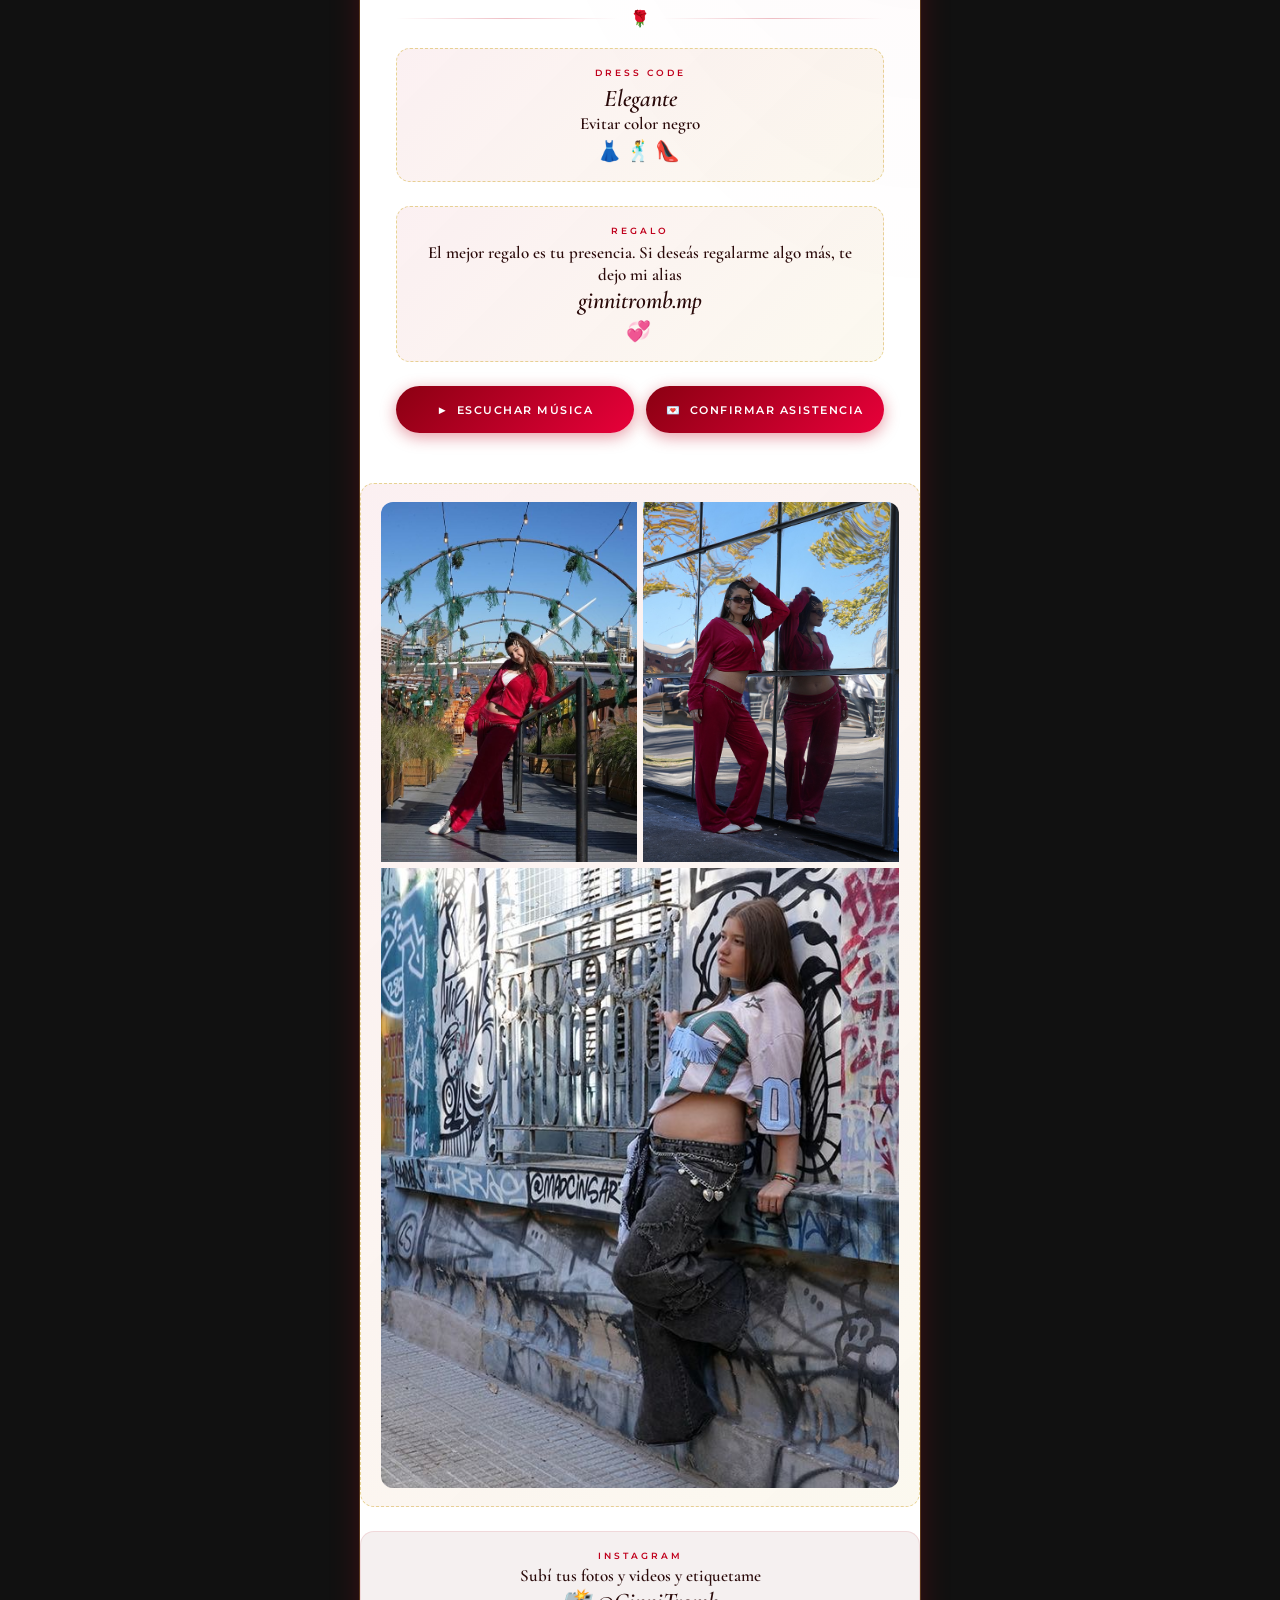
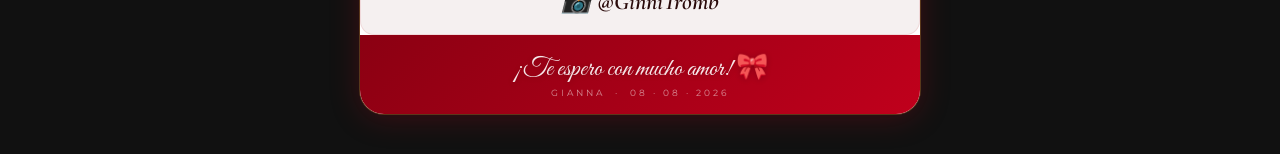
==== commit 7e2c0544: "Update index.html" ====
--- a/index.html
+++ b/index.html
@@ -115,6 +115,8 @@
             <span class="info-icon">📍</span>
             <span class="info-label">Dirección</span>
             <span class="dress-code-value">Av. Forest 1422</span>
+            <span class="dress-code-value">Belgrano R</span>
+
           </div>
  
         </div>
@@ -213,4 +215,4 @@
   <script src="js/scripts.js"></script>
 </body>
 </html>
- + 
